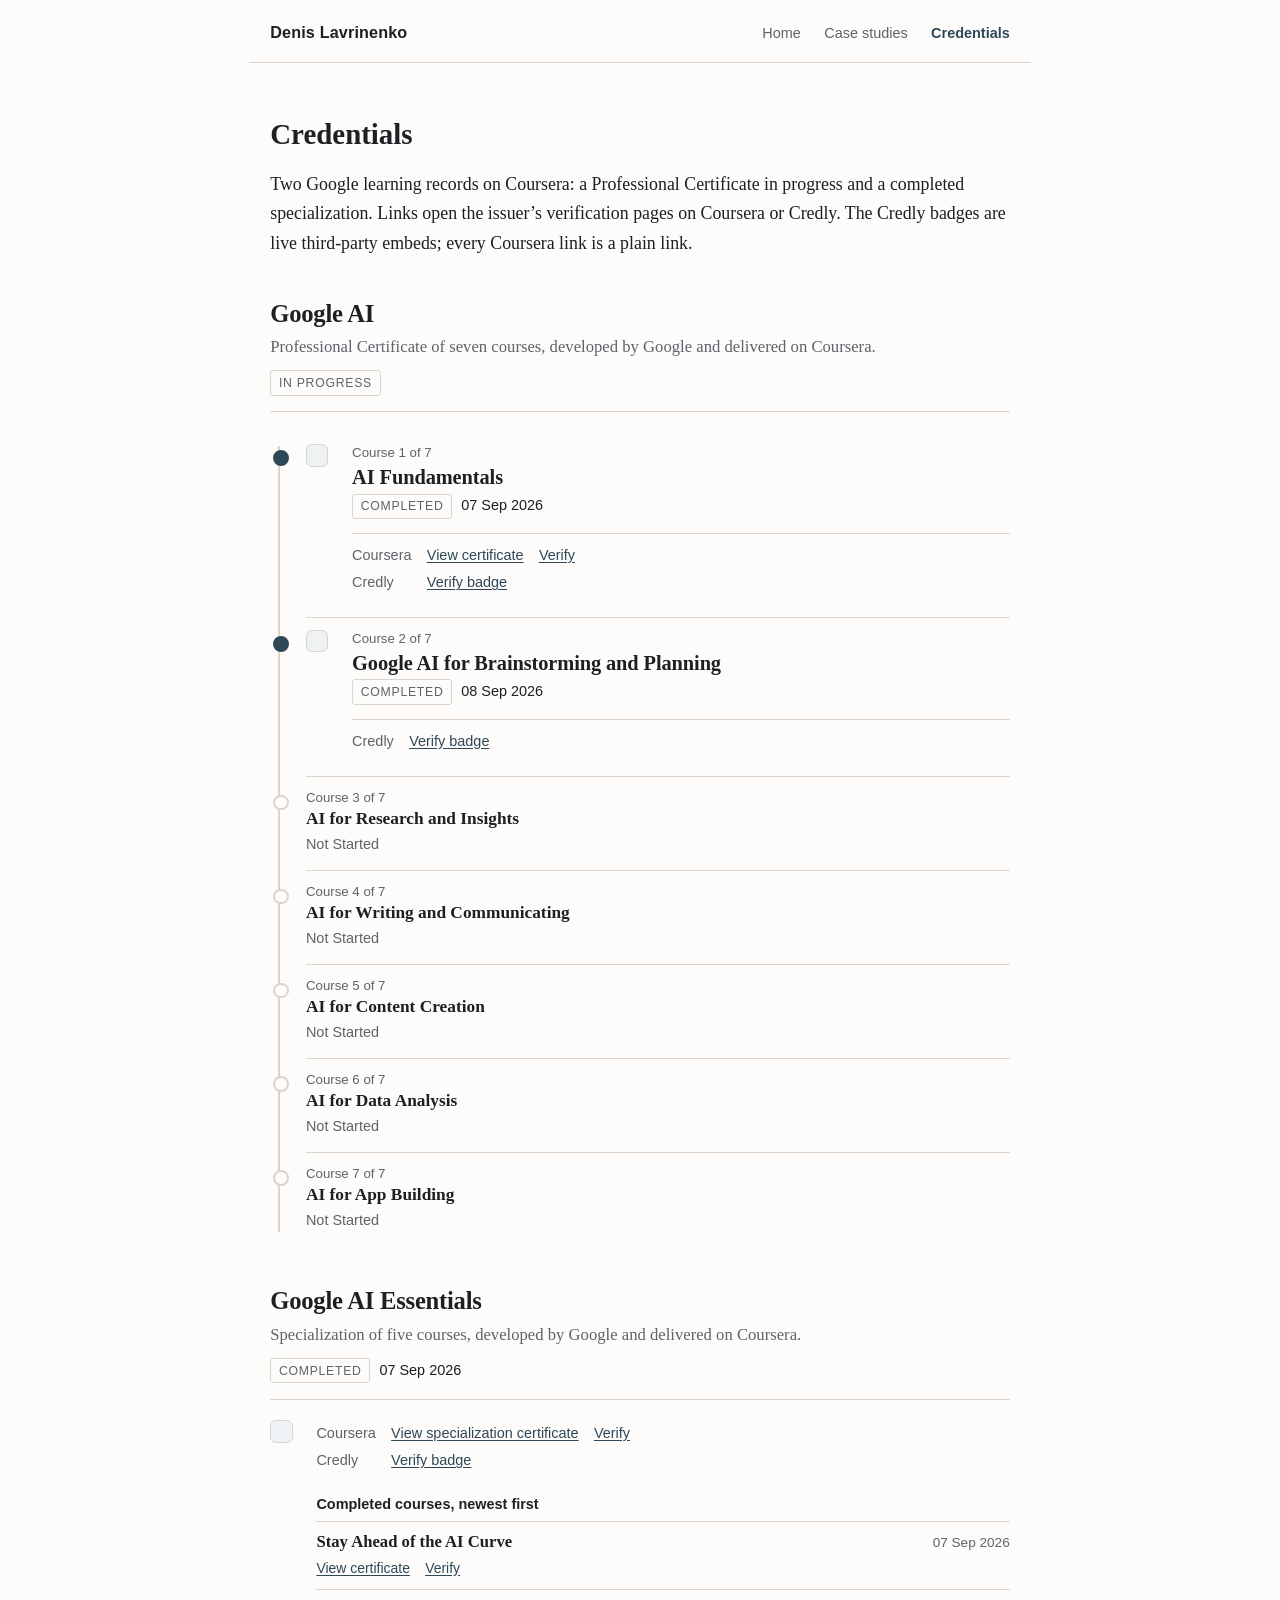
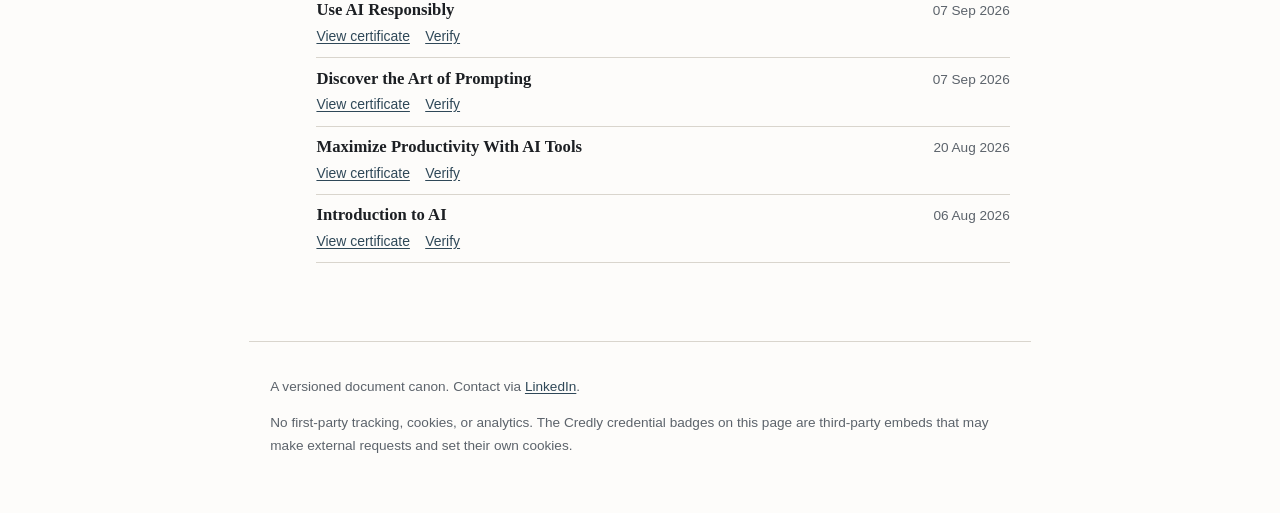
==== credentials/index.html @ 98d28e46 "Record Google AI Course 2 of 7 as completed with its Credly badge Course 2 (Google AI for Brainstorm" ====
<!doctype html>
<html lang="en">
<head>
<meta charset="utf-8" />
<meta name="viewport" content="width=device-width, initial-scale=1" />
<title>Credentials — Denis Lavrinenko</title>
<meta name="description" content="Verified credentials of Denis Lavrinenko: the Google AI Professional Certificate on Coursera (in progress; two of seven courses completed) and the completed five-course Google AI Essentials specialization, with Coursera certificates and Credly badges." />
<meta name="author" content="Denis Lavrinenko" />
<meta name="robots" content="index, follow" />
<link rel="canonical" href="https://sandiegorussian.github.io/public-canon/credentials/" />
<meta property="og:type" content="website" />
<meta property="og:site_name" content="Denis Lavrinenko — Public Canon" />
<meta property="og:title" content="Credentials — Denis Lavrinenko" />
<meta property="og:description" content="Verified credentials of Denis Lavrinenko: the Google AI Professional Certificate on Coursera (in progress; two of seven courses completed) and the completed five-course Google AI Essentials specialization, with Coursera certificates and Credly badges." />
<meta property="og:url" content="https://sandiegorussian.github.io/public-canon/credentials/" />
<link rel="stylesheet" href="../assets/styles.css" />
</head>
<body>
<header class="site-header">
  <a class="site-name" href="../index.html">Denis Lavrinenko</a>
  <nav class="site-nav" aria-label="Primary">
    <a href="../index.html">Home</a>
    <a href="../index.html#canon">Case studies</a>
    <a href="index.html" aria-current="page">Credentials</a>
  </nav>
</header>
<main class="cred-page">
  <section class="identity">
    <h1>Credentials</h1>
    <p class="lede">Two Google learning records on Coursera: a Professional Certificate in progress and a completed specialization. Links open the issuer’s verification pages on Coursera or Credly. The Credly badges are live third-party embeds; every Coursera link is a plain link.</p>
  </section>

  <section class="cred-program" aria-labelledby="google-ai-h">
    <header class="cred-record-head">
      <h2 id="google-ai-h">Google AI</h2>
      <p class="cred-record-kind">Professional Certificate of seven courses, developed by Google and delivered on Coursera.</p>
      <p class="cred-record-state"><span class="status-tag">In progress</span></p>
    </header>

    <ol class="cred-curriculum">
      <li class="cred-station is-complete">
        <div class="cred-station-main">
          <p class="cred-course-pos">Course 1 of 7</p>
          <h3 class="cred-course-title" id="fundamentals-h">AI Fundamentals</h3>
          <p class="cred-course-state"><span class="status-tag">Completed</span> <time datetime="2026-09-07">07 Sep 2026</time></p>
          <dl class="cred-prov">
            <dt>Coursera</dt>
            <dd><a href="https://coursera.org/share/64635d492699b13879b14310a65586bc" target="_blank" rel="noopener">View certificate</a> <a href="https://coursera.org/verify/1UZZR0TTIKIN" target="_blank" rel="noopener">Verify</a></dd>
            <dt>Credly</dt>
            <dd><a href="https://www.credly.com/go/BvsZsJi8" target="_blank" rel="noopener">Verify badge</a></dd>
          </dl>
        </div>
        <div class="cred-evidence">
          <div data-iframe-width="150" data-iframe-height="270" data-share-badge-id="998bb010-ea0f-4a34-8a7f-6d8a2817ee26" data-share-badge-host="https://www.credly.com"></div>
          <noscript><p class="cred-noscript">The live badge needs JavaScript; the verification links work without it.</p></noscript>
        </div>
      </li>
      <li class="cred-station is-complete">
        <div class="cred-station-main">
          <p class="cred-course-pos">Course 2 of 7</p>
          <h3 class="cred-course-title">Google AI for Brainstorming and Planning</h3>
          <p class="cred-course-state"><span class="status-tag">Completed</span> <time datetime="2026-09-08">08 Sep 2026</time></p>
          <dl class="cred-prov">
            <dt>Credly</dt>
            <dd><a href="https://www.credly.com/go/aIxm4Qs4" target="_blank" rel="noopener">Verify badge</a></dd>
          </dl>
        </div>
        <div class="cred-evidence">
          <div data-iframe-width="150" data-iframe-height="270" data-share-badge-id="845eaee2-73f8-42b7-97d7-309818e1856f" data-share-badge-host="https://www.credly.com"></div>
          <noscript><p class="cred-noscript">The live badge needs JavaScript; the verification link works without it.</p></noscript>
        </div>
      </li>
      <li class="cred-station">
        <div class="cred-station-main">
          <p class="cred-course-pos">Course 3 of 7</p>
          <h3 class="cred-course-title">AI for Research and Insights</h3>
          <p class="cred-course-state">Not Started</p>
        </div>
      </li>
      <li class="cred-station">
        <div class="cred-station-main">
          <p class="cred-course-pos">Course 4 of 7</p>
          <h3 class="cred-course-title">AI for Writing and Communicating</h3>
          <p class="cred-course-state">Not Started</p>
        </div>
      </li>
      <li class="cred-station">
        <div class="cred-station-main">
          <p class="cred-course-pos">Course 5 of 7</p>
          <h3 class="cred-course-title">AI for Content Creation</h3>
          <p class="cred-course-state">Not Started</p>
        </div>
      </li>
      <li class="cred-station">
        <div class="cred-station-main">
          <p class="cred-course-pos">Course 6 of 7</p>
          <h3 class="cred-course-title">AI for Data Analysis</h3>
          <p class="cred-course-state">Not Started</p>
        </div>
      </li>
      <li class="cred-station">
        <div class="cred-station-main">
          <p class="cred-course-pos">Course 7 of 7</p>
          <h3 class="cred-course-title">AI for App Building</h3>
          <p class="cred-course-state">Not Started</p>
        </div>
      </li>
    </ol>
  </section>

  <section class="cred-spec" aria-labelledby="essentials-h">
    <header class="cred-record-head">
      <h2 id="essentials-h">Google AI Essentials</h2>
      <p class="cred-record-kind">Specialization of five courses, developed by Google and delivered on Coursera.</p>
      <p class="cred-record-state"><span class="status-tag">Completed</span> <time datetime="2026-09-07">07 Sep 2026</time></p>
    </header>

    <div class="cred-record">
      <div class="cred-evidence">
        <div data-iframe-width="150" data-iframe-height="270" data-share-badge-id="b9423724-91fc-4b4f-ba8f-a429c0722ae7" data-share-badge-host="https://www.credly.com"></div><script type="text/javascript" async src="//cdn.credly.com/assets/utilities/embed.js"></script>
        <noscript><p class="cred-noscript">The live badge needs JavaScript; the verification links work without it.</p></noscript>
      </div>
      <div class="cred-body">
        <dl class="cred-prov cred-prov-top">
          <dt>Coursera</dt>
          <dd><a href="https://coursera.org/share/19ac546e4a37b308092253890fdd56e0" target="_blank" rel="noopener">View specialization certificate</a> <a href="https://coursera.org/verify/specialization/AJ8VFHW3DFUC" target="_blank" rel="noopener">Verify</a></dd>
          <dt>Credly</dt>
          <dd><a href="https://www.credly.com/go/rqqdHs0s" target="_blank" rel="noopener">Verify badge</a></dd>
        </dl>
        <h3 class="cred-ledger-heading">Completed courses, newest first</h3>
        <ul class="cred-ledger">
          <li>
            <p class="cred-course">Stay Ahead of the AI Curve</p>
            <p class="cred-course-date"><time datetime="2026-09-07">07 Sep 2026</time></p>
            <p class="cred-course-prov"><a href="https://coursera.org/share/92cff00a2dc70624c98c1f9a107750a8" target="_blank" rel="noopener">View certificate</a> <a href="https://coursera.org/verify/CBBKUHPWM2ZO" target="_blank" rel="noopener">Verify</a></p>
          </li>
          <li>
            <p class="cred-course">Use AI Responsibly</p>
            <p class="cred-course-date"><time datetime="2026-09-07">07 Sep 2026</time></p>
            <p class="cred-course-prov"><a href="https://coursera.org/share/d693bfab2a2a6c9403fcdd56c0db10a9" target="_blank" rel="noopener">View certificate</a> <a href="https://coursera.org/verify/267QMJEKC5I3" target="_blank" rel="noopener">Verify</a></p>
          </li>
          <li>
            <p class="cred-course">Discover the Art of Prompting</p>
            <p class="cred-course-date"><time datetime="2026-09-07">07 Sep 2026</time></p>
            <p class="cred-course-prov"><a href="https://coursera.org/share/87c1e7b7c40f55e618b316984935978a" target="_blank" rel="noopener">View certificate</a> <a href="https://coursera.org/verify/QBGXGYDEUZOA" target="_blank" rel="noopener">Verify</a></p>
          </li>
          <li>
            <p class="cred-course">Maximize Productivity With AI Tools</p>
            <p class="cred-course-date"><time datetime="2026-08-20">20 Aug 2026</time></p>
            <p class="cred-course-prov"><a href="https://coursera.org/share/b8801066bc0e42fa3d8b7239f58625a5" target="_blank" rel="noopener">View certificate</a> <a href="https://coursera.org/verify/VPY8KZZATFL8" target="_blank" rel="noopener">Verify</a></p>
          </li>
          <li>
            <p class="cred-course">Introduction to AI</p>
            <p class="cred-course-date"><time datetime="2026-08-06">06 Aug 2026</time></p>
            <p class="cred-course-prov"><a href="https://coursera.org/share/db917ba5dddaeb8c3c49fdeda08a6853" target="_blank" rel="noopener">View certificate</a> <a href="https://coursera.org/verify/QUC2CAT77QPJ" target="_blank" rel="noopener">Verify</a></p>
          </li>
        </ul>
      </div>
    </div>
  </section>
</main>
<footer class="site-footer">
  <p>A versioned document canon. Contact via <a href="https://www.linkedin.com/in/sandiegorussian/" target="_blank" rel="noopener">LinkedIn</a>.</p>
  <p class="noprint">No first-party tracking, cookies, or analytics. The Credly credential badges on this page are third-party embeds that may make external requests and set their own cookies.</p>
</footer>
</body>
</html>
---- assets/styles.css ----
/* Canon prototype stylesheet — calm, documentary, evidence-first.
   No external requests: system fonts only. No JS required anywhere. */

:root {
  --bg: #fdfcfa;
  --ink: #1c1f23;
  --muted: #5c636b;
  --accent: #2f4858;
  --accent-soft: #eef2f4;
  --rule: #d9d5cd;
  --banner-bg: #f6efdf;
  --banner-ink: #6b5518;
  --maxw: 46rem;
}

@media (prefers-color-scheme: dark) {
  :root {
    --bg: #15171a;
    --ink: #e7e4de;
    --muted: #9aa1a9;
    --accent: #a3bccb;
    --accent-soft: #1f272c;
    --rule: #33383d;
    --banner-bg: #2a2417;
    --banner-ink: #d8bf7f;
  }
}

* { box-sizing: border-box; }

html { font-size: 17px; }

body {
  margin: 0;
  background: var(--bg);
  color: var(--ink);
  font-family: Charter, Georgia, Cambria, "Times New Roman", serif;
  line-height: 1.65;
  -webkit-font-smoothing: antialiased;
}

/* ---------- draft banner ---------- */
.draft-banner {
  background: var(--banner-bg);
  color: var(--banner-ink);
  text-align: center;
  font-family: -apple-system, "Helvetica Neue", Arial, sans-serif;
  font-size: 0.8rem;
  letter-spacing: 0.08em;
  text-transform: uppercase;
  padding: 0.45rem 1rem;
  border-bottom: 1px solid var(--rule);
}

/* ---------- header / nav ---------- */
.site-header {
  max-width: var(--maxw);
  margin: 0 auto;
  padding: 1.1rem 1.25rem 0.9rem;
  display: flex;
  justify-content: space-between;
  align-items: baseline;
  gap: 1rem;
  border-bottom: 1px solid var(--rule);
  font-family: -apple-system, "Helvetica Neue", Arial, sans-serif;
}
.site-name {
  font-size: 0.95rem;
  font-weight: 600;
  letter-spacing: 0.01em;
  color: var(--ink);
  text-decoration: none;
}
.site-nav a {
  color: var(--muted);
  text-decoration: none;
  font-size: 0.85rem;
  margin-left: 1.1rem;
}
.site-nav a:hover, .site-nav a:focus { color: var(--accent); text-decoration: underline; }
.site-nav a[aria-current="page"] { color: var(--accent); font-weight: 600; }

a { color: var(--accent); text-underline-offset: 2px; }
a:focus-visible { outline: 2px solid var(--accent); outline-offset: 2px; }

/* ---------- article ---------- */
main {
  max-width: var(--maxw);
  margin: 0 auto;
  padding: 1.5rem 1.25rem 4rem;
}

article h1 {
  font-size: 1.9rem;
  line-height: 1.2;
  margin: 1.2rem 0 0.4rem;
  letter-spacing: -0.01em;
}

p.subtitle {
  font-size: 1.08rem;
  font-style: italic;
  color: var(--muted);
  margin: 0.2rem 0 0.1rem;
}

p.docmeta {
  font-family: -apple-system, "Helvetica Neue", Arial, sans-serif;
  font-style: normal;
  font-size: 0.8rem;
  letter-spacing: 0.05em;
  text-transform: uppercase;
  color: var(--muted);
  margin: 0.5rem 0 0;
  padding-bottom: 1.1rem;
  border-bottom: 1px solid var(--rule);
}

article h2 {
  font-size: 1.22rem;
  line-height: 1.3;
  margin: 2.2rem 0 0.6rem;
  letter-spacing: -0.005em;
}

article p { margin: 0 0 1rem; }

article blockquote {
  margin: 1.4rem 0;
  padding: 0.8rem 1.1rem;
  border-left: 3px solid var(--accent);
  background: var(--accent-soft);
  border-radius: 0 4px 4px 0;
}
article blockquote p { margin: 0 0 0.5rem; }
article blockquote p:last-child { margin-bottom: 0; }

/* ---------- figure ---------- */
figure.arch {
  margin: 2rem 0;
  padding: 1rem 0 0;
  border-top: 1px solid var(--rule);
  border-bottom: 1px solid var(--rule);
}
/* The diagram is embedded via <img>; size the img (not an inline <svg>).
   The SVG is a tall, narrow vertical layout so labels stay legible on a phone:
   at a capped width its 15-unit text renders well above the 4.5-5px failure. */
figure.arch img {
  display: block;
  width: 100%;
  max-width: 360px;
  height: auto;
  margin: 0 auto;
}
figure.arch figcaption {
  font-family: -apple-system, "Helvetica Neue", Arial, sans-serif;
  font-size: 0.83rem;
  color: var(--muted);
  padding: 0.7rem 0 1rem;
  line-height: 1.5;
}

/* ---------- lead artwork (article hero) ---------- */
figure.lead-art { margin: 1.5rem 0 2.2rem; }
figure.lead-art img {
  display: block;
  width: 100%;
  height: auto;
  border: 1px solid var(--rule);
  border-radius: 6px;
}

/* ---------- homepage card thumbnail ---------- */
.canon-list .card-thumb { display: block; margin: 0 0 0.8rem; }
.canon-list .card-thumb img {
  display: block;
  width: 100%;
  height: auto;
  border: 1px solid var(--rule);
  border-radius: 6px;
}

/* ---------- credential badge (live Credly embed) ---------- */
.canon-list .card-badge { margin: 0 0 0.8rem; }
.canon-list .card-badge iframe { display: block; max-width: 100%; }

/* ---------- Credentials page: two record grammars ----------
   Scoped to .cred-* so the homepage and case study are untouched.
   A program record (in progress) carries an ordered curriculum on a spine of stations;
   a completed record carries evidence beside a completion ledger. Semantics live in
   headings, <ol>/<ul>/<dl> and real text ("Course 1 of 7"); spine, stations and plinth are decorative. */
.cred-page { --spine-x: 0.45rem; --spine-gutter: 2.1rem; }

/* record header (shared by both record types) */
.cred-record-head { margin: 2.4rem 0 1.2rem; padding-bottom: 0.9rem; border-bottom: 1px solid var(--rule); }
.cred-record-head h2 { font-size: 1.45rem; line-height: 1.2; margin: 0; letter-spacing: -0.01em; }
.cred-record-kind { font-size: 0.98rem; color: var(--muted); margin: 0.3rem 0 0; }
.cred-record-state {
  font-family: -apple-system, "Helvetica Neue", Arial, sans-serif;
  font-size: 0.85rem; color: var(--ink); margin: 0.55rem 0 0;
}
.cred-record-state time { margin-left: 0.3rem; }

/* program record: curriculum spine */
.cred-curriculum { list-style: none; margin: 0; padding: 0 0 0 var(--spine-gutter); position: relative; }
.cred-curriculum::before {            /* the spine */
  content: ""; position: absolute; left: var(--spine-x); top: 0.8rem; bottom: 0.8rem;
  border-left: 2px solid var(--rule);
}
.cred-station {
  position: relative;
  display: grid;
  grid-template-columns: minmax(0, 1fr) max-content;
  column-gap: 1.4rem;
  align-items: start;
  padding: 0.7rem 0 0.75rem;
  border-bottom: 1px solid var(--rule);
}
.cred-station:last-child { border-bottom: 0; }
.cred-station::before {               /* hollow station: not yet complete */
  content: ""; position: absolute; left: calc(-1 * var(--spine-gutter) + var(--spine-x) - 0.35rem + 1px);
  top: 1.05rem; width: 0.7rem; height: 0.7rem; border-radius: 50%;
  background: var(--bg); border: 2px solid var(--rule);
}
.cred-station.is-complete::before { background: var(--accent); border-color: var(--accent); }
.cred-station.is-complete {           /* completed station carries its evidence: plinth left, record right */
  grid-template-columns: max-content minmax(0, 1fr);
  grid-template-areas: "evidence main";
  padding-bottom: 1.3rem;
}
.cred-station.is-complete .cred-station-main { grid-area: main; }
.cred-station.is-complete .cred-evidence { grid-area: evidence; }
.cred-station-main { min-width: 0; }
.cred-course-pos {
  font-family: -apple-system, "Helvetica Neue", Arial, sans-serif;
  font-size: 0.78rem; color: var(--muted); margin: 0; line-height: 1.4;
}
.cred-course-title { font-size: 1.02rem; font-weight: 600; line-height: 1.3; margin: 0.05rem 0 0.15rem; }
.cred-station.is-complete .cred-course-title { font-size: 1.2rem; letter-spacing: -0.005em; }
.cred-course-state {
  font-family: -apple-system, "Helvetica Neue", Arial, sans-serif;
  font-size: 0.85rem; color: var(--muted); margin: 0;
}
.cred-station.is-complete .cred-course-state { color: var(--ink); margin: 0.2rem 0 0.8rem; }
.cred-course-state time { margin-left: 0.3rem; }

/* evidence plinth: the live badge is an artifact, never the layout driver */
.cred-evidence {
  background: var(--accent-soft);
  border: 1px solid var(--rule);
  border-radius: 6px;
  padding: 0.6rem;
}
.cred-evidence iframe { display: block; margin: 0 auto; }   /* never shrink: Credly content is a fixed 150×270 */
.cred-noscript {
  font-family: -apple-system, "Helvetica Neue", Arial, sans-serif;
  font-size: 0.78rem; color: var(--muted); margin: 0.4rem 0 0; line-height: 1.4; max-width: 150px;
}

/* provenance: issuer as term, links as definition */
.cred-prov {
  display: grid;
  grid-template-columns: max-content minmax(0, 1fr);
  column-gap: 0.9rem; row-gap: 0.2rem;
  margin: 0; padding: 0.6rem 0 0;
  border-top: 1px solid var(--rule);
  font-family: -apple-system, "Helvetica Neue", Arial, sans-serif;
  font-size: 0.85rem;
}
.cred-prov.cred-prov-top { border-top: 0; padding-top: 0.1rem; }
.cred-prov dt { color: var(--muted); margin: 0; }
.cred-prov dd { margin: 0; }
.cred-prov dd, .cred-course-prov { display: flex; flex-wrap: wrap; column-gap: 0.9rem; row-gap: 0.15rem; }

/* completed record: evidence beside the ledger */
.cred-record {
  display: grid;
  grid-template-columns: max-content minmax(0, 1fr);
  column-gap: 1.4rem;
  align-items: start;
  padding-bottom: 0.6rem;
}
.cred-body { min-width: 0; }
.cred-ledger-heading {
  font-family: -apple-system, "Helvetica Neue", Arial, sans-serif;
  font-size: 0.85rem; font-weight: 600; color: var(--ink);
  margin: 1.2rem 0 0.2rem;
}
.cred-ledger { list-style: none; margin: 0; padding: 0; border-top: 1px solid var(--rule); }
.cred-ledger li {
  display: grid;
  grid-template-columns: minmax(0, 1fr) auto;
  grid-template-areas: "title date" "prov prov";
  column-gap: 1rem;
  padding: 0.55rem 0;
  border-bottom: 1px solid var(--rule);
}
.cred-ledger .cred-course { grid-area: title; font-size: 0.98rem; font-weight: 600; margin: 0; line-height: 1.35; }
.cred-ledger .cred-course-date {
  grid-area: date; margin: 0; white-space: nowrap;
  font-family: -apple-system, "Helvetica Neue", Arial, sans-serif;
  font-size: 0.8rem; color: var(--muted); line-height: 1.7;
}
.cred-ledger .cred-course-prov {
  grid-area: prov; margin: 0.15rem 0 0;
  font-family: -apple-system, "Helvetica Neue", Arial, sans-serif;
  font-size: 0.82rem;
}

@media (max-width: 600px) {
  .cred-page { --spine-gutter: 1.5rem; --spine-x: 0.3rem; }
  .cred-station, .cred-record { grid-template-columns: 1fr; row-gap: 0.9rem; }
  .cred-station.is-complete { grid-template-columns: 1fr; grid-template-areas: "main" "evidence"; }
  .cred-evidence { width: max-content; max-width: 100%; }
  .cred-ledger li { grid-template-columns: 1fr; grid-template-areas: "title" "date" "prov"; }
  .cred-ledger .cred-course-date { white-space: normal; line-height: 1.5; }
}

@media print {
  .cred-evidence { display: none; }
  .cred-station, .cred-record { grid-template-columns: 1fr; }
  .cred-station.is-complete { grid-template-columns: 1fr; grid-template-areas: "main"; }
  .cred-prov dd, .cred-course-prov { display: block; }
  .cred-prov dd a, .cred-course-prov a { display: block; }
  .cred-station, .cred-ledger li, .cred-record-head { break-inside: avoid; }
  .cred-record-head { break-after: avoid; }
  .cred-curriculum::before, .cred-station::before { border-color: #000; }
  .cred-station::before { background: #fff; }
  .cred-station.is-complete::before { background: #000; }
  /* Print convention on this site hides link styling; on the Credentials page the target URL is the
     verification itself, so expose it after the link text (from the real href, not authored content). */
  .cred-prov a::after, .cred-course-prov a::after { content: " (" attr(href) ")"; font-size: 0.75em; color: #333; word-break: break-all; }
}

/* legacy Credentials-card rules kept for the shared card-badge print policy */
@media print {
  figure.lead-art { break-inside: avoid; }
  figure.lead-art img { max-width: 100%; max-height: 11cm; width: auto; margin: 0 auto; }
  .canon-list .card-thumb, .canon-list .card-badge { display: none; }
}

/* ---------- canon index ---------- */
.identity h1 { font-size: 1.7rem; margin: 1.6rem 0 0.6rem; line-height: 1.25; }
.identity p.lede { font-size: 1.05rem; color: var(--ink); }
.canon-list { list-style: none; padding: 0; margin: 1.4rem 0; }
.canon-list li {
  border: 1px solid var(--rule);
  border-radius: 6px;
  padding: 1rem 1.15rem;
  margin-bottom: 0.9rem;
}
.canon-list .item-title { font-size: 1.08rem; font-weight: 600; margin: 0 0 0.25rem; }
.canon-list .item-title a { text-decoration: none; color: var(--ink); }
.canon-list .item-title a:hover, .canon-list .item-title a:focus { color: var(--accent); text-decoration: underline; }
.canon-list .item-desc { margin: 0 0 0.35rem; font-size: 0.95rem; color: var(--muted); }
.status-tag {
  display: inline-block;
  font-family: -apple-system, "Helvetica Neue", Arial, sans-serif;
  font-size: 0.72rem;
  letter-spacing: 0.06em;
  text-transform: uppercase;
  color: var(--muted);
  border: 1px solid var(--rule);
  border-radius: 3px;
  padding: 0.1rem 0.45rem;
}
.status-tag.candidate { color: var(--banner-ink); border-color: var(--banner-ink); }
/* Planned/reserved cards are subordinate via muted title + status tag,
   NOT via opacity — opacity would drop text below the 4.5:1 contrast floor. */
li.planned .item-title { color: var(--muted); font-weight: 600; }

/* ---------- footer ---------- */
.site-footer {
  max-width: var(--maxw);
  margin: 0 auto;
  padding: 1.2rem 1.25rem 2.5rem;
  border-top: 1px solid var(--rule);
  font-family: -apple-system, "Helvetica Neue", Arial, sans-serif;
  font-size: 0.8rem;
  color: var(--muted);
}

/* ---------- small screens ---------- */
@media (max-width: 480px) {
  html { font-size: 16px; }
  article h1 { font-size: 1.55rem; }
  .site-header { flex-direction: column; gap: 0.25rem; }
  .site-nav a { margin-left: 0; margin-right: 1rem; }
}

/* ---------- print / PDF ---------- */
@media print {
  :root { --bg: #ffffff; --ink: #000000; --muted: #333333; --accent: #000000;
          --accent-soft: #f2f2f2; --rule: #999999; }
  .draft-banner { background: none; color: #000; border: 1px solid #000; }
  .site-header, .site-nav, .site-footer .noprint { display: none; }
  body { font-size: 11pt; line-height: 1.5; }
  main { max-width: none; padding: 0; }
  article h2 { break-after: avoid; }
  article blockquote, figure.arch { break-inside: avoid; }
  a { color: #000; text-decoration: none; }
  @page {
    margin: 22mm 18mm;
    @bottom-center { content: counter(page); }
  }
}
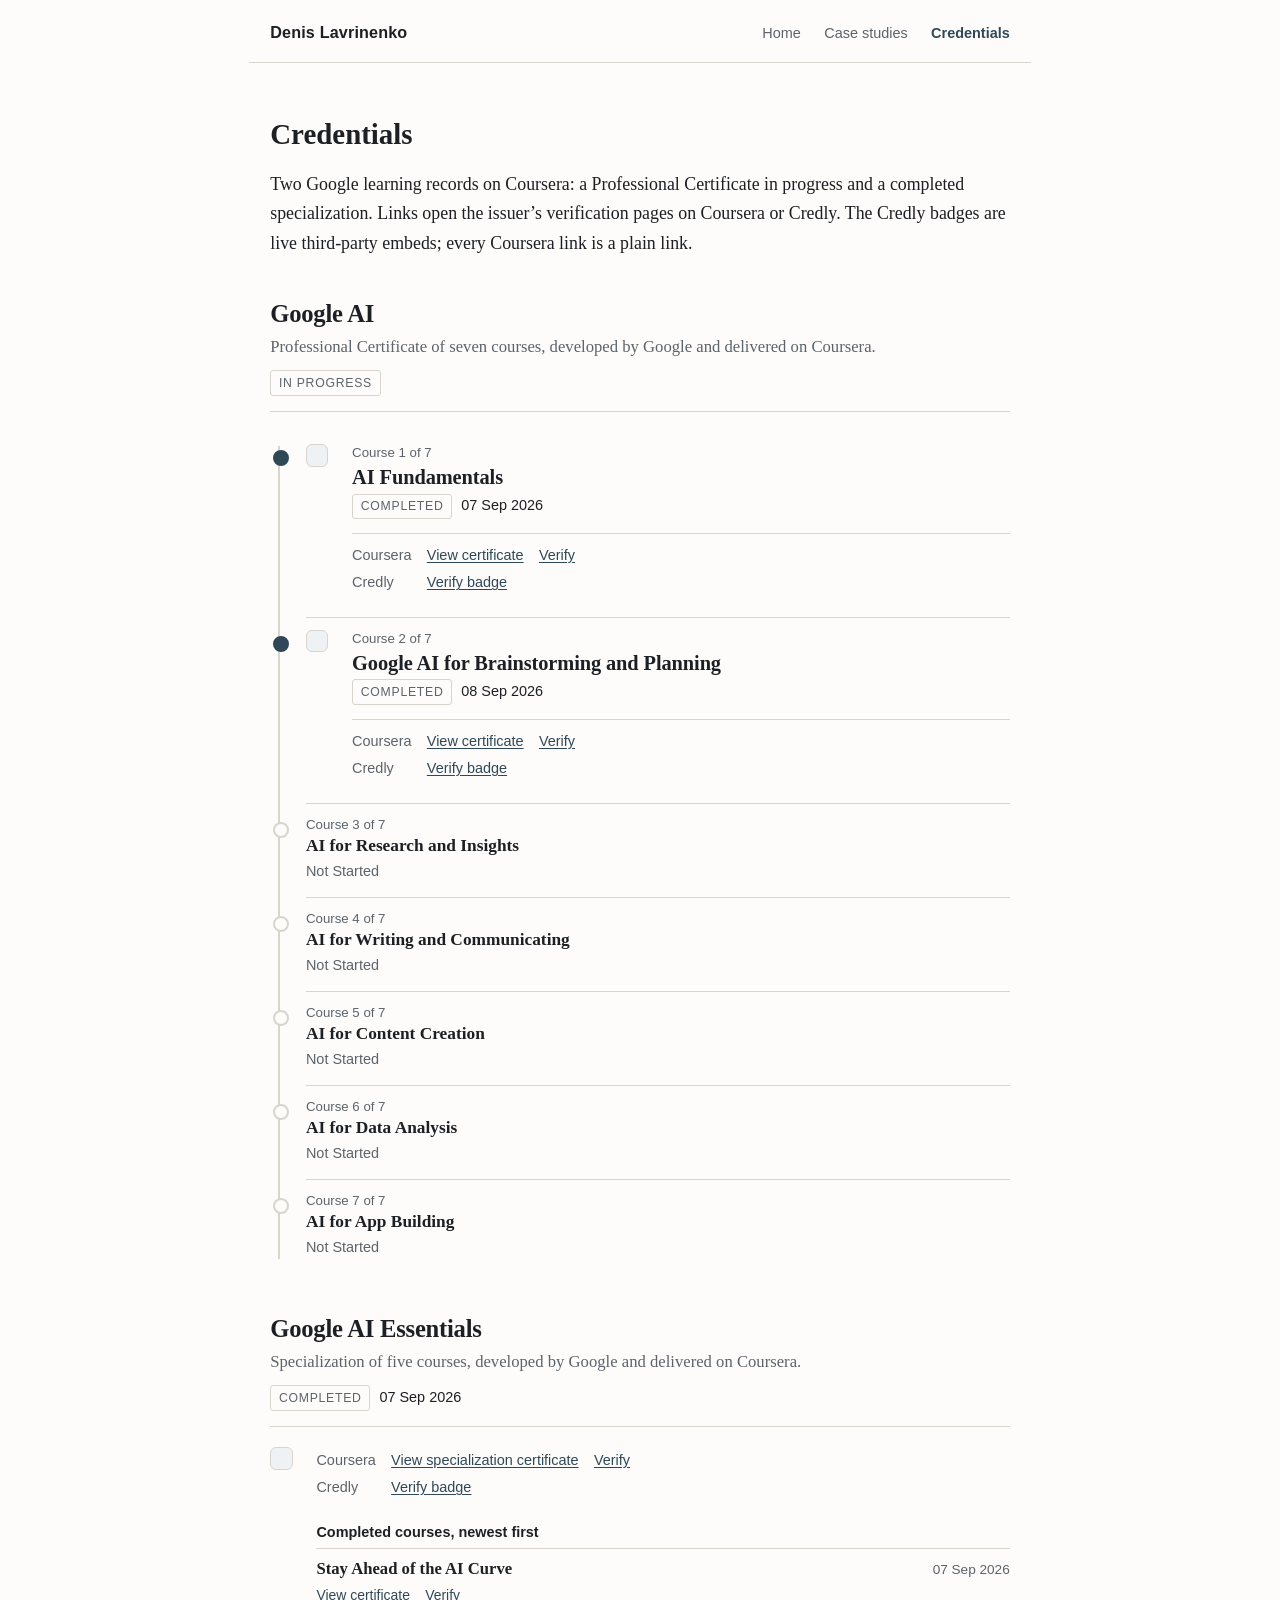
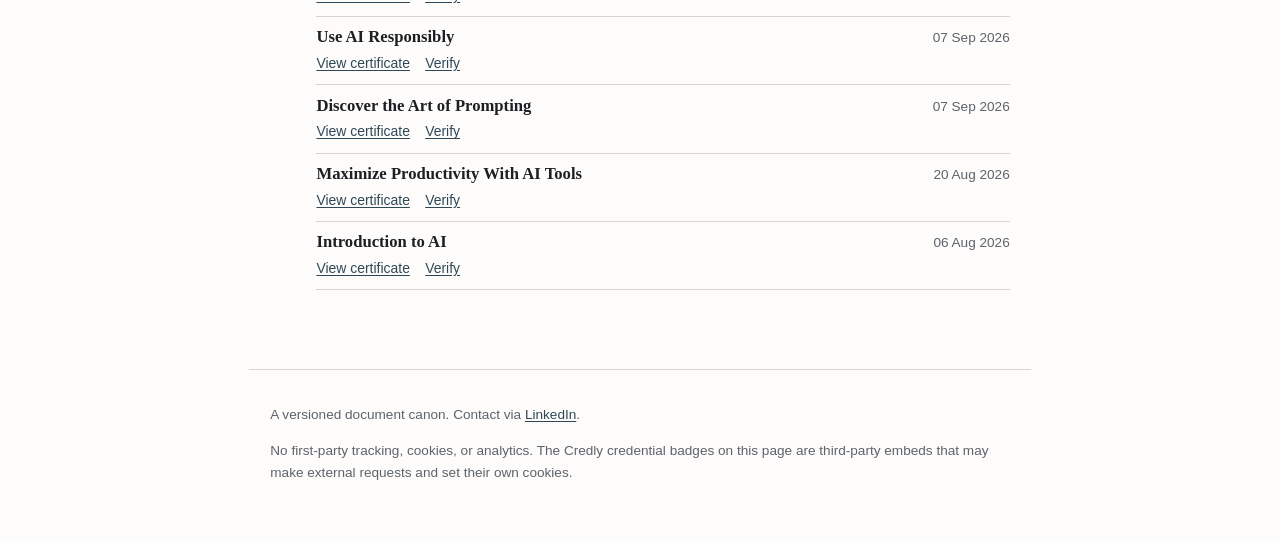
==== commit 007e4ac9: "Add Coursera certificate provenance to Google AI Course 2 of 7 Binds the operator-supplied Coursera " ====
--- a/credentials/index.html
+++ b/credentials/index.html
@@ -61,13 +61,15 @@
           <h3 class="cred-course-title">Google AI for Brainstorming and Planning</h3>
           <p class="cred-course-state"><span class="status-tag">Completed</span> <time datetime="2026-09-08">08 Sep 2026</time></p>
           <dl class="cred-prov">
+            <dt>Coursera</dt>
+            <dd><a href="https://coursera.org/share/f8494d786e3cd5aae399a8fae5a469b2" target="_blank" rel="noopener">View certificate</a> <a href="https://coursera.org/verify/2D94ZI2ATSTL" target="_blank" rel="noopener">Verify</a></dd>
             <dt>Credly</dt>
             <dd><a href="https://www.credly.com/go/aIxm4Qs4" target="_blank" rel="noopener">Verify badge</a></dd>
           </dl>
         </div>
         <div class="cred-evidence">
           <div data-iframe-width="150" data-iframe-height="270" data-share-badge-id="845eaee2-73f8-42b7-97d7-309818e1856f" data-share-badge-host="https://www.credly.com"></div>
-          <noscript><p class="cred-noscript">The live badge needs JavaScript; the verification link works without it.</p></noscript>
+          <noscript><p class="cred-noscript">The live badge needs JavaScript; the verification links work without it.</p></noscript>
         </div>
       </li>
       <li class="cred-station">
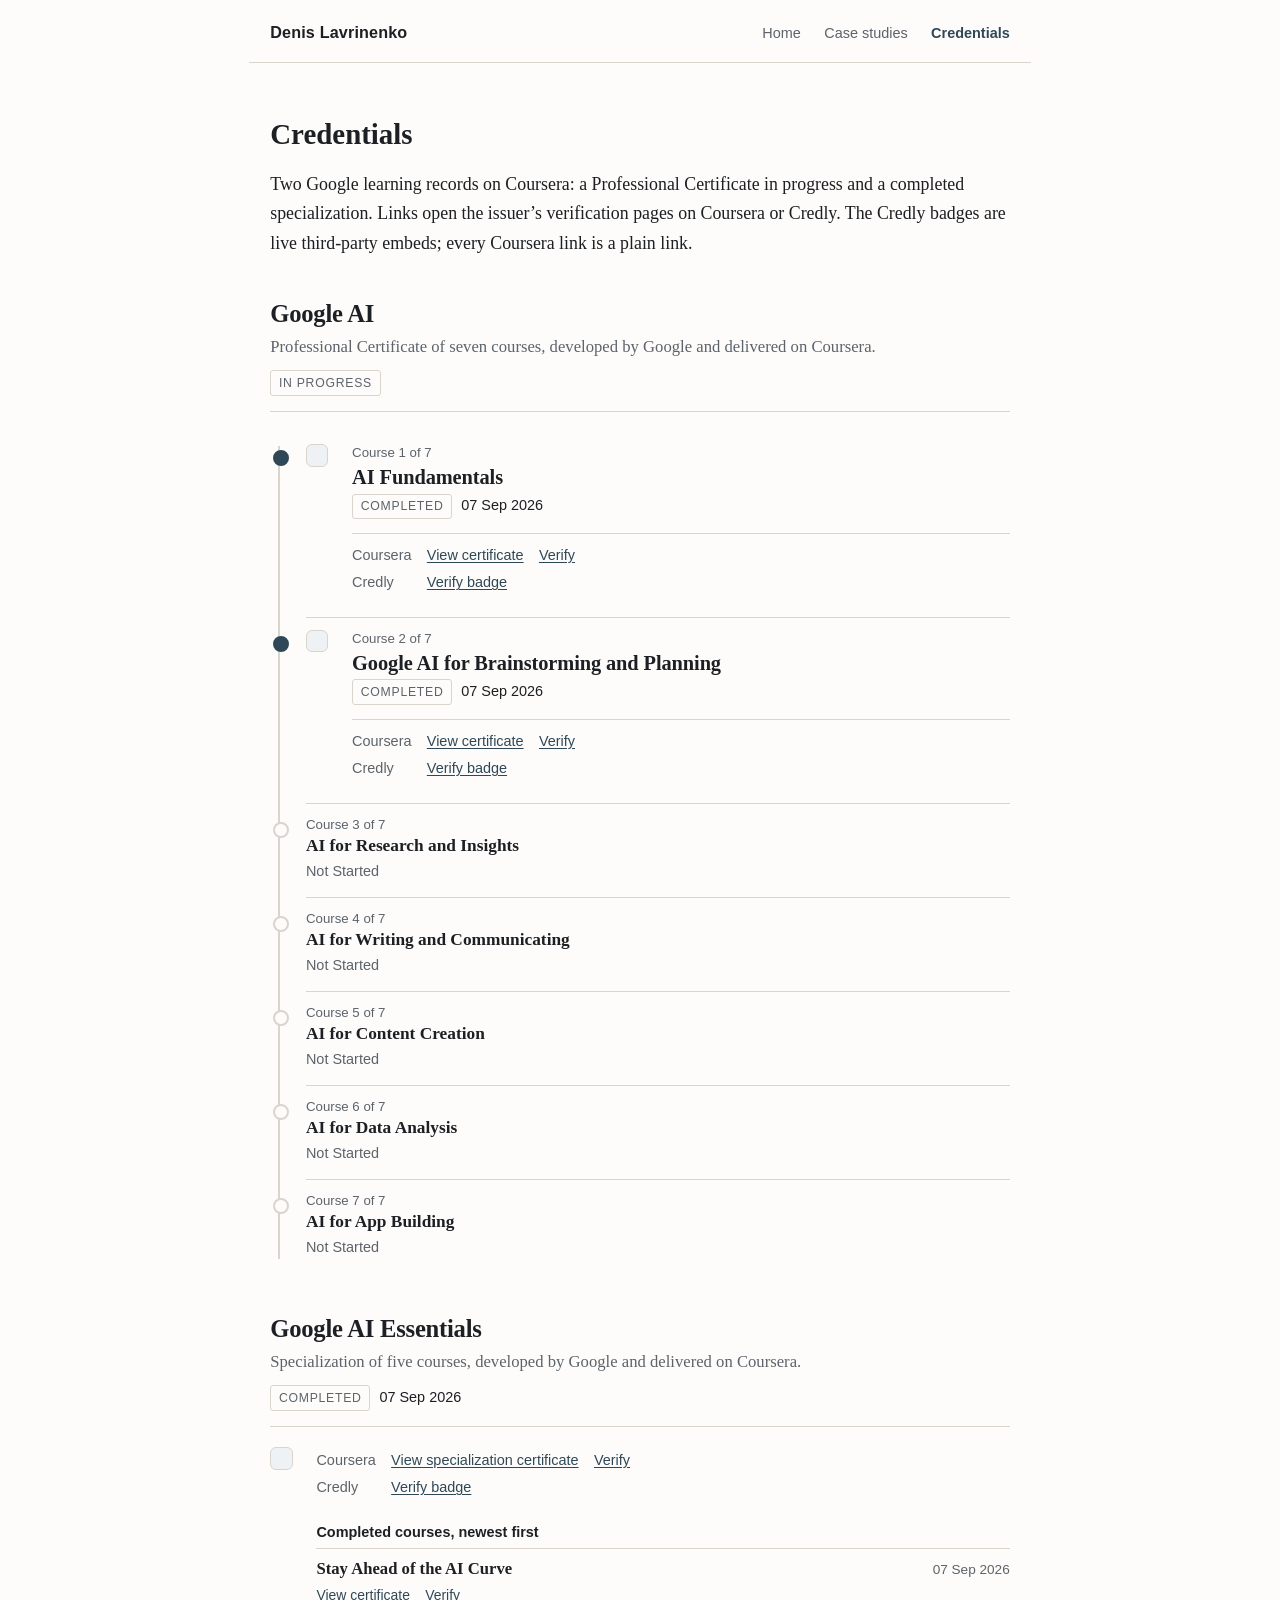
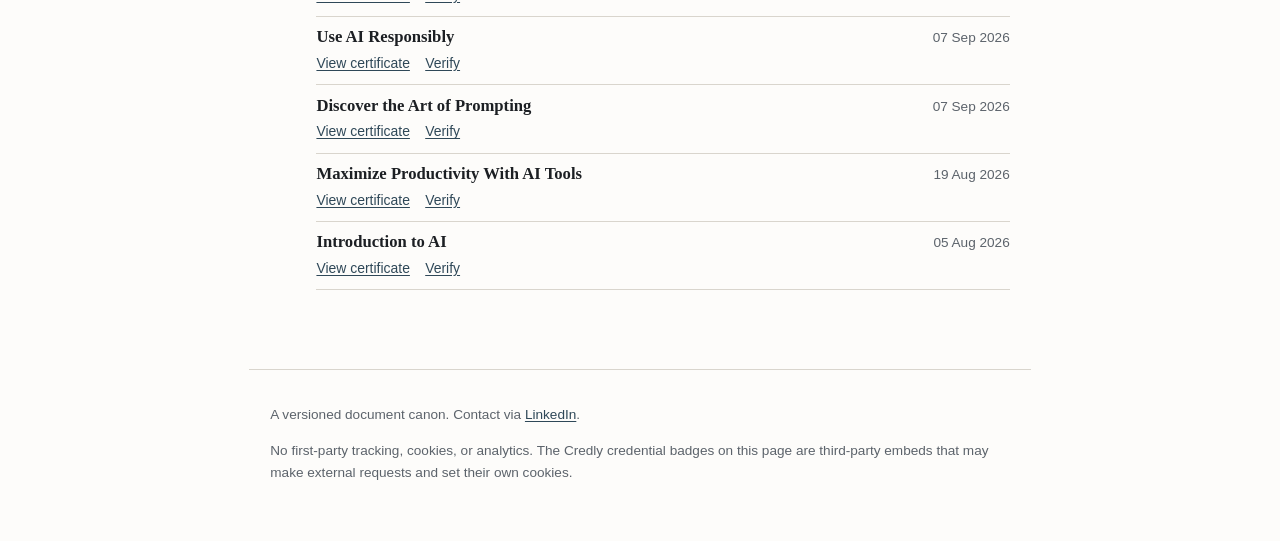
==== commit 6d0ce86f: "Reconcile credential dates to issuer-presented certificate dates Three completion dates had been der" ====
--- a/credentials/index.html
+++ b/credentials/index.html
@@ -59,7 +59,7 @@
         <div class="cred-station-main">
           <p class="cred-course-pos">Course 2 of 7</p>
           <h3 class="cred-course-title">Google AI for Brainstorming and Planning</h3>
-          <p class="cred-course-state"><span class="status-tag">Completed</span> <time datetime="2026-09-08">08 Sep 2026</time></p>
+          <p class="cred-course-state"><span class="status-tag">Completed</span> <time datetime="2026-09-07">07 Sep 2026</time></p>
           <dl class="cred-prov">
             <dt>Coursera</dt>
             <dd><a href="https://coursera.org/share/f8494d786e3cd5aae399a8fae5a469b2" target="_blank" rel="noopener">View certificate</a> <a href="https://coursera.org/verify/2D94ZI2ATSTL" target="_blank" rel="noopener">Verify</a></dd>
@@ -148,12 +148,12 @@
           </li>
           <li>
             <p class="cred-course">Maximize Productivity With AI Tools</p>
-            <p class="cred-course-date"><time datetime="2026-08-20">20 Aug 2026</time></p>
+            <p class="cred-course-date"><time datetime="2026-08-19">19 Aug 2026</time></p>
             <p class="cred-course-prov"><a href="https://coursera.org/share/b8801066bc0e42fa3d8b7239f58625a5" target="_blank" rel="noopener">View certificate</a> <a href="https://coursera.org/verify/VPY8KZZATFL8" target="_blank" rel="noopener">Verify</a></p>
           </li>
           <li>
             <p class="cred-course">Introduction to AI</p>
-            <p class="cred-course-date"><time datetime="2026-08-06">06 Aug 2026</time></p>
+            <p class="cred-course-date"><time datetime="2026-08-05">05 Aug 2026</time></p>
             <p class="cred-course-prov"><a href="https://coursera.org/share/db917ba5dddaeb8c3c49fdeda08a6853" target="_blank" rel="noopener">View certificate</a> <a href="https://coursera.org/verify/QUC2CAT77QPJ" target="_blank" rel="noopener">Verify</a></p>
           </li>
         </ul>
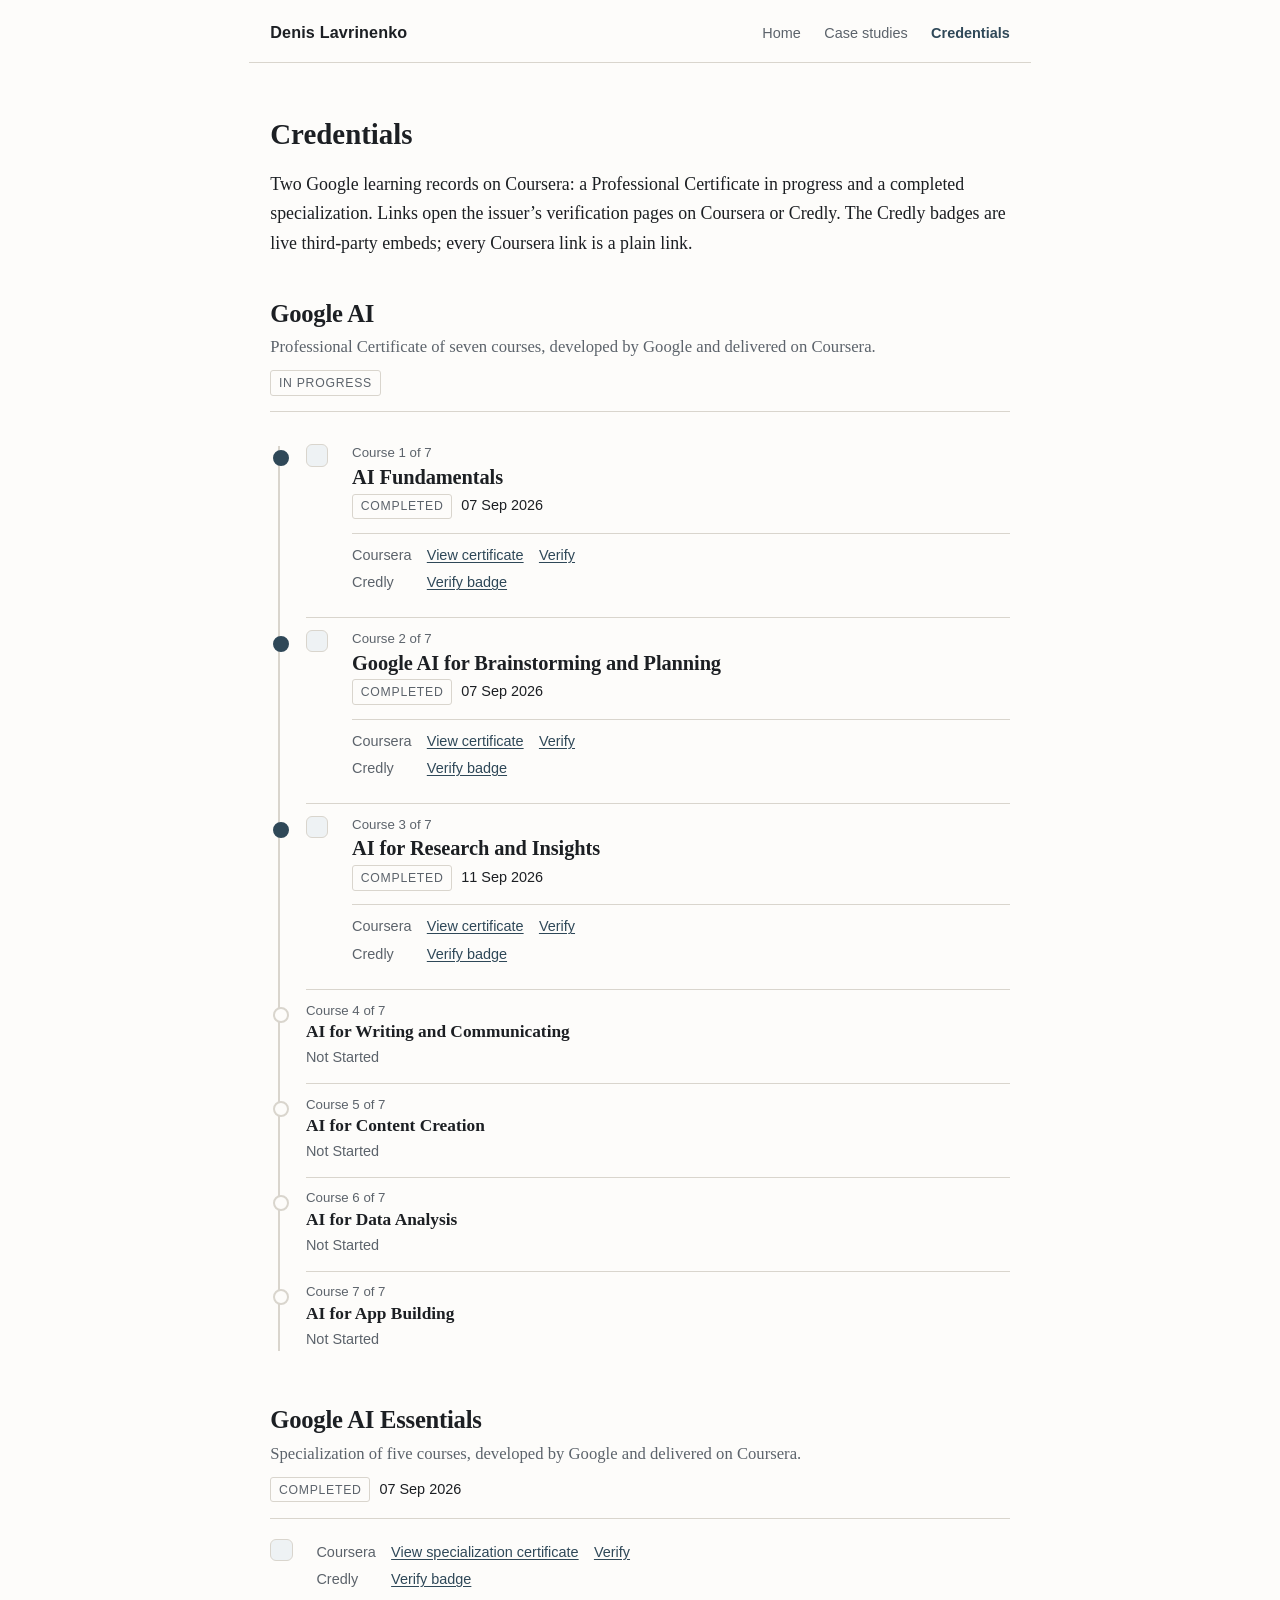
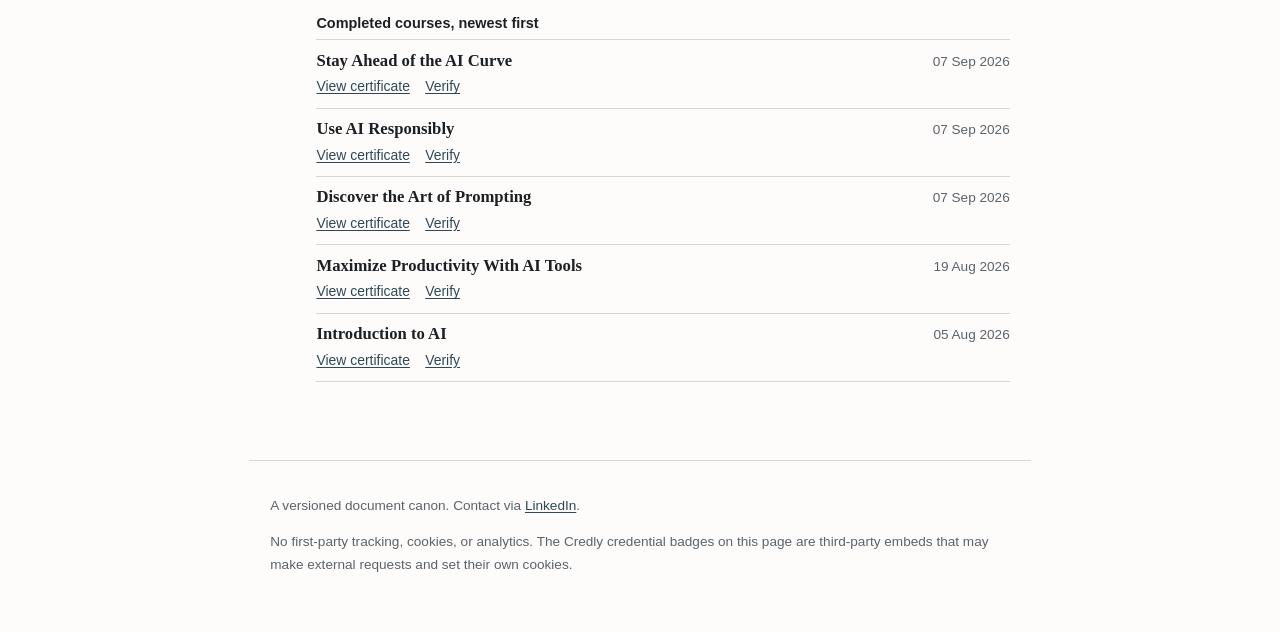
==== commit ac570967: "Record Google AI Course 3 of 7 as completed with its Credly badge AI for Research and Insights, comp" ====
--- a/credentials/index.html
+++ b/credentials/index.html
@@ -4,14 +4,14 @@
 <meta charset="utf-8" />
 <meta name="viewport" content="width=device-width, initial-scale=1" />
 <title>Credentials — Denis Lavrinenko</title>
-<meta name="description" content="Verified credentials of Denis Lavrinenko: the Google AI Professional Certificate on Coursera (in progress; two of seven courses completed) and the completed five-course Google AI Essentials specialization, with Coursera certificates and Credly badges." />
+<meta name="description" content="Verified credentials of Denis Lavrinenko: the Google AI Professional Certificate on Coursera (in progress; three of seven courses completed) and the completed five-course Google AI Essentials specialization, with Coursera certificates and Credly badges." />
 <meta name="author" content="Denis Lavrinenko" />
 <meta name="robots" content="index, follow" />
 <link rel="canonical" href="https://sandiegorussian.github.io/public-canon/credentials/" />
 <meta property="og:type" content="website" />
 <meta property="og:site_name" content="Denis Lavrinenko — Public Canon" />
 <meta property="og:title" content="Credentials — Denis Lavrinenko" />
-<meta property="og:description" content="Verified credentials of Denis Lavrinenko: the Google AI Professional Certificate on Coursera (in progress; two of seven courses completed) and the completed five-course Google AI Essentials specialization, with Coursera certificates and Credly badges." />
+<meta property="og:description" content="Verified credentials of Denis Lavrinenko: the Google AI Professional Certificate on Coursera (in progress; three of seven courses completed) and the completed five-course Google AI Essentials specialization, with Coursera certificates and Credly badges." />
 <meta property="og:url" content="https://sandiegorussian.github.io/public-canon/credentials/" />
 <link rel="stylesheet" href="../assets/styles.css" />
 </head>
@@ -72,11 +72,21 @@
           <noscript><p class="cred-noscript">The live badge needs JavaScript; the verification links work without it.</p></noscript>
         </div>
       </li>
-      <li class="cred-station">
+      <li class="cred-station is-complete">
         <div class="cred-station-main">
           <p class="cred-course-pos">Course 3 of 7</p>
           <h3 class="cred-course-title">AI for Research and Insights</h3>
-          <p class="cred-course-state">Not Started</p>
+          <p class="cred-course-state"><span class="status-tag">Completed</span> <time datetime="2026-09-11">11 Sep 2026</time></p>
+          <dl class="cred-prov">
+            <dt>Coursera</dt>
+            <dd><a href="https://coursera.org/share/f36fbcd39f88dc84ead91a12a4cec0df" target="_blank" rel="noopener">View certificate</a> <a href="https://coursera.org/verify/VE1VMON9X03T" target="_blank" rel="noopener">Verify</a></dd>
+            <dt>Credly</dt>
+            <dd><a href="https://www.credly.com/badges/27ee7c2a-bca8-4be6-abd3-33ca635ae113/public_url" target="_blank" rel="noopener">Verify badge</a></dd>
+          </dl>
+        </div>
+        <div class="cred-evidence">
+          <div data-iframe-width="150" data-iframe-height="270" data-share-badge-id="27ee7c2a-bca8-4be6-abd3-33ca635ae113" data-share-badge-host="https://www.credly.com"></div>
+          <noscript><p class="cred-noscript">The live badge needs JavaScript; the verification links work without it.</p></noscript>
         </div>
       </li>
       <li class="cred-station">
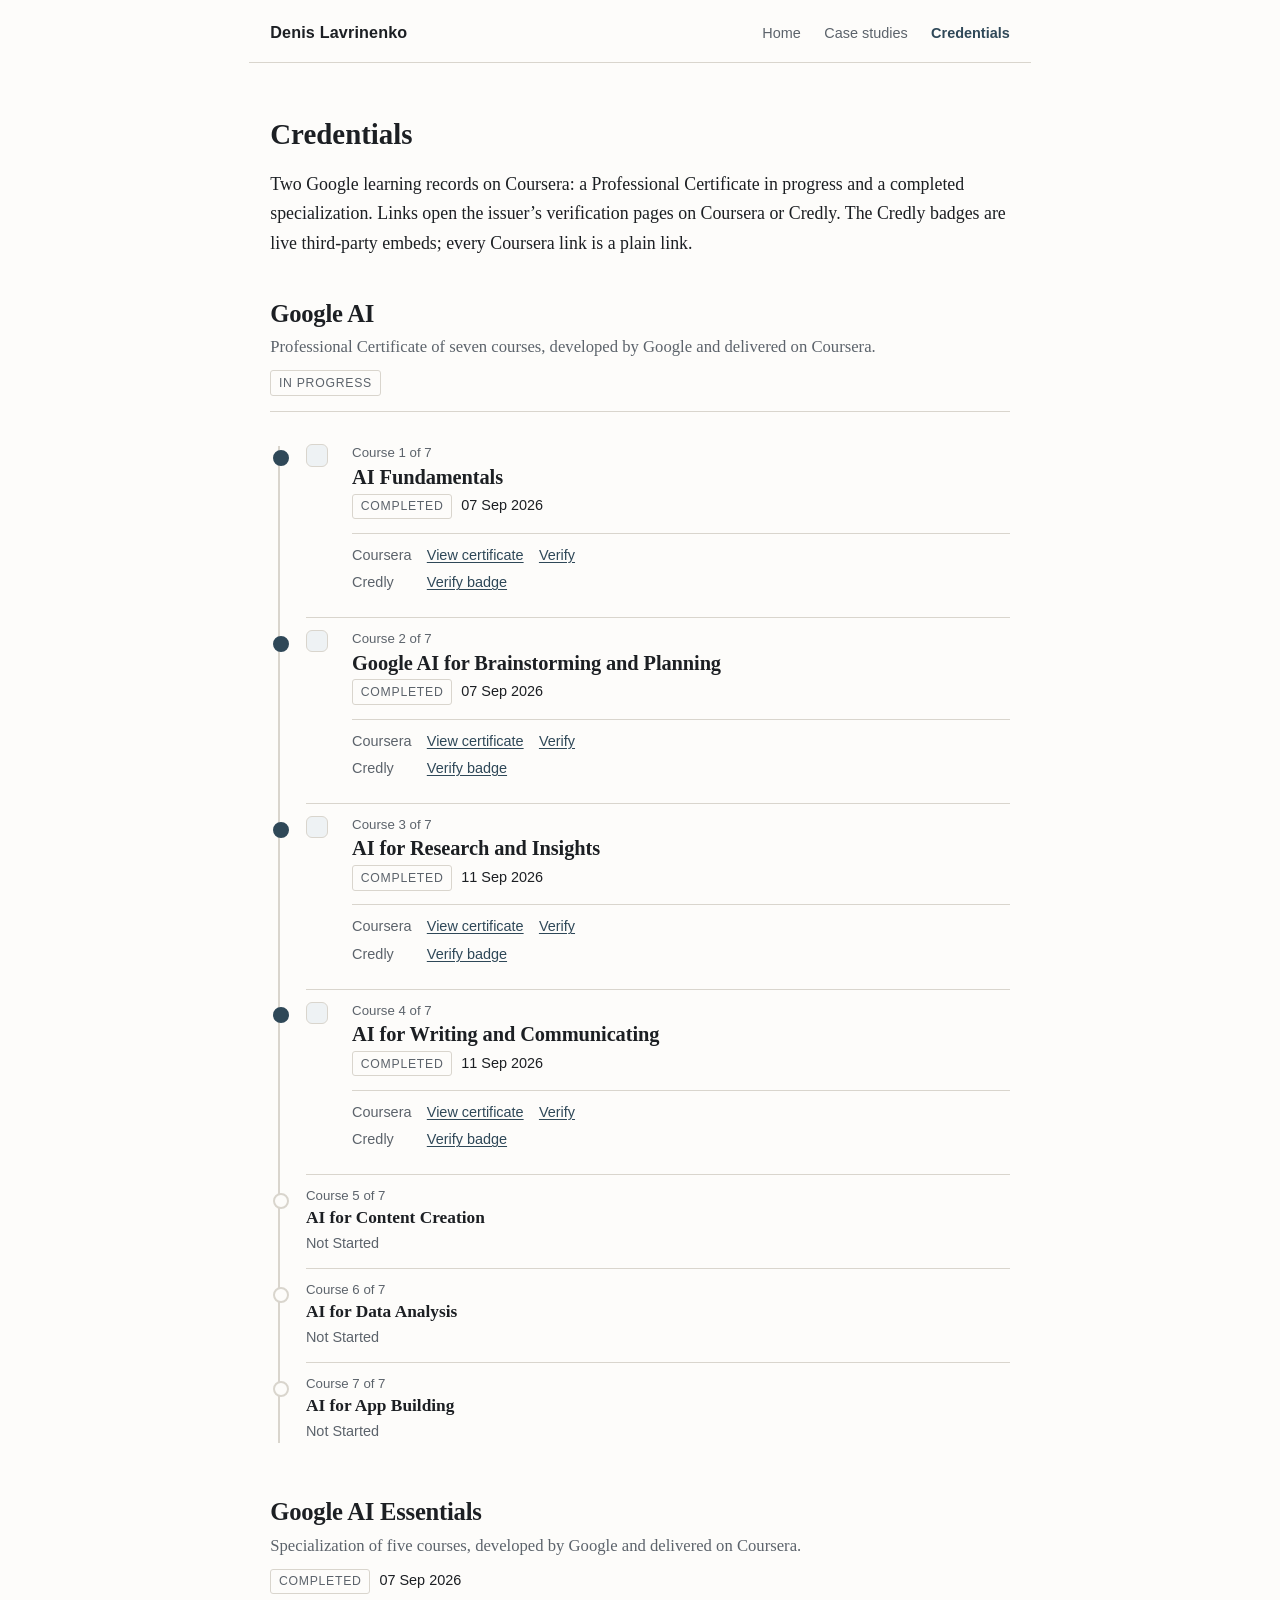
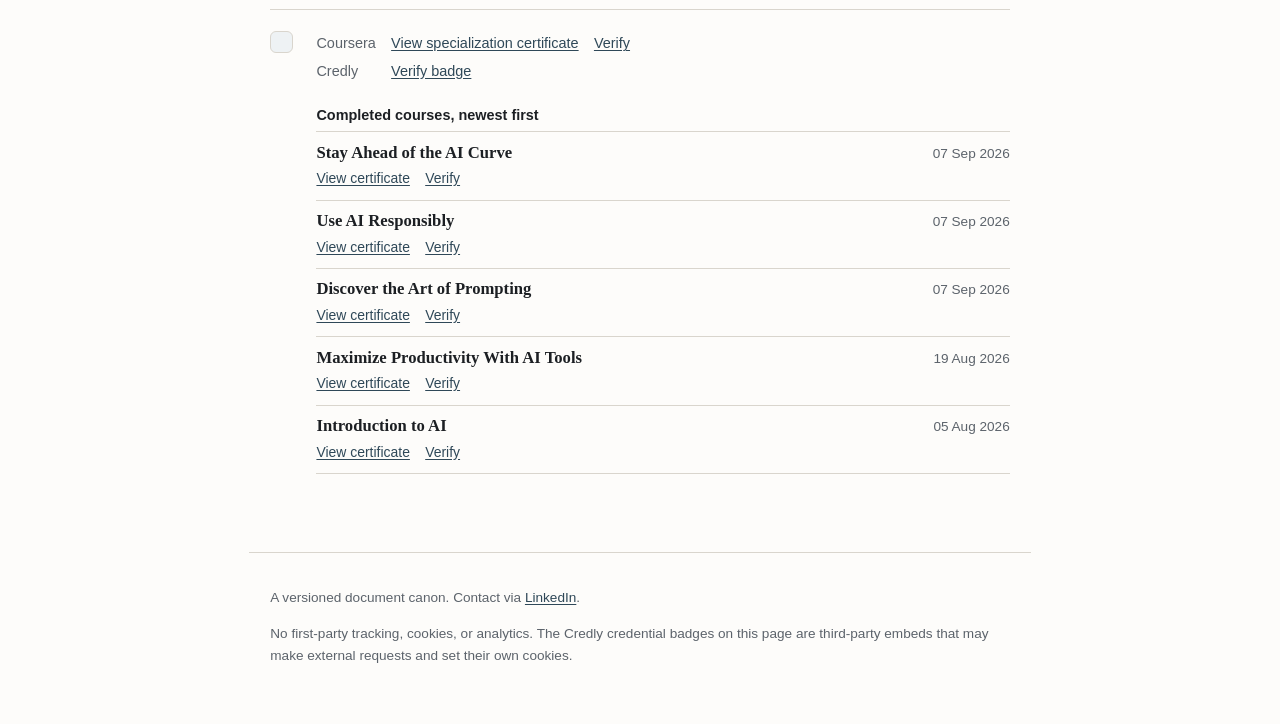
==== commit aef3c3ee: "Record Google AI Course 4 of 7 as completed with its Credly badge AI for Writing and Communicating, " ====
--- a/credentials/index.html
+++ b/credentials/index.html
@@ -4,14 +4,14 @@
 <meta charset="utf-8" />
 <meta name="viewport" content="width=device-width, initial-scale=1" />
 <title>Credentials — Denis Lavrinenko</title>
-<meta name="description" content="Verified credentials of Denis Lavrinenko: the Google AI Professional Certificate on Coursera (in progress; three of seven courses completed) and the completed five-course Google AI Essentials specialization, with Coursera certificates and Credly badges." />
+<meta name="description" content="Verified credentials of Denis Lavrinenko: the Google AI Professional Certificate on Coursera (in progress; four of seven courses completed) and the completed five-course Google AI Essentials specialization, with Coursera certificates and Credly badges." />
 <meta name="author" content="Denis Lavrinenko" />
 <meta name="robots" content="index, follow" />
 <link rel="canonical" href="https://sandiegorussian.github.io/public-canon/credentials/" />
 <meta property="og:type" content="website" />
 <meta property="og:site_name" content="Denis Lavrinenko — Public Canon" />
 <meta property="og:title" content="Credentials — Denis Lavrinenko" />
-<meta property="og:description" content="Verified credentials of Denis Lavrinenko: the Google AI Professional Certificate on Coursera (in progress; three of seven courses completed) and the completed five-course Google AI Essentials specialization, with Coursera certificates and Credly badges." />
+<meta property="og:description" content="Verified credentials of Denis Lavrinenko: the Google AI Professional Certificate on Coursera (in progress; four of seven courses completed) and the completed five-course Google AI Essentials specialization, with Coursera certificates and Credly badges." />
 <meta property="og:url" content="https://sandiegorussian.github.io/public-canon/credentials/" />
 <link rel="stylesheet" href="../assets/styles.css" />
 </head>
@@ -89,11 +89,21 @@
           <noscript><p class="cred-noscript">The live badge needs JavaScript; the verification links work without it.</p></noscript>
         </div>
       </li>
-      <li class="cred-station">
+      <li class="cred-station is-complete">
         <div class="cred-station-main">
           <p class="cred-course-pos">Course 4 of 7</p>
           <h3 class="cred-course-title">AI for Writing and Communicating</h3>
-          <p class="cred-course-state">Not Started</p>
+          <p class="cred-course-state"><span class="status-tag">Completed</span> <time datetime="2026-09-11">11 Sep 2026</time></p>
+          <dl class="cred-prov">
+            <dt>Coursera</dt>
+            <dd><a href="https://coursera.org/share/bd562bd2a1989e1f37b6513eb0af1d4c" target="_blank" rel="noopener">View certificate</a> <a href="https://coursera.org/verify/T0R2F8IYVMU8" target="_blank" rel="noopener">Verify</a></dd>
+            <dt>Credly</dt>
+            <dd><a href="https://www.credly.com/badges/03b50a30-5339-4eb1-ab19-023d5ffaa61c/public_url" target="_blank" rel="noopener">Verify badge</a></dd>
+          </dl>
+        </div>
+        <div class="cred-evidence">
+          <div data-iframe-width="150" data-iframe-height="270" data-share-badge-id="03b50a30-5339-4eb1-ab19-023d5ffaa61c" data-share-badge-host="https://www.credly.com"></div>
+          <noscript><p class="cred-noscript">The live badge needs JavaScript; the verification links work without it.</p></noscript>
         </div>
       </li>
       <li class="cred-station">
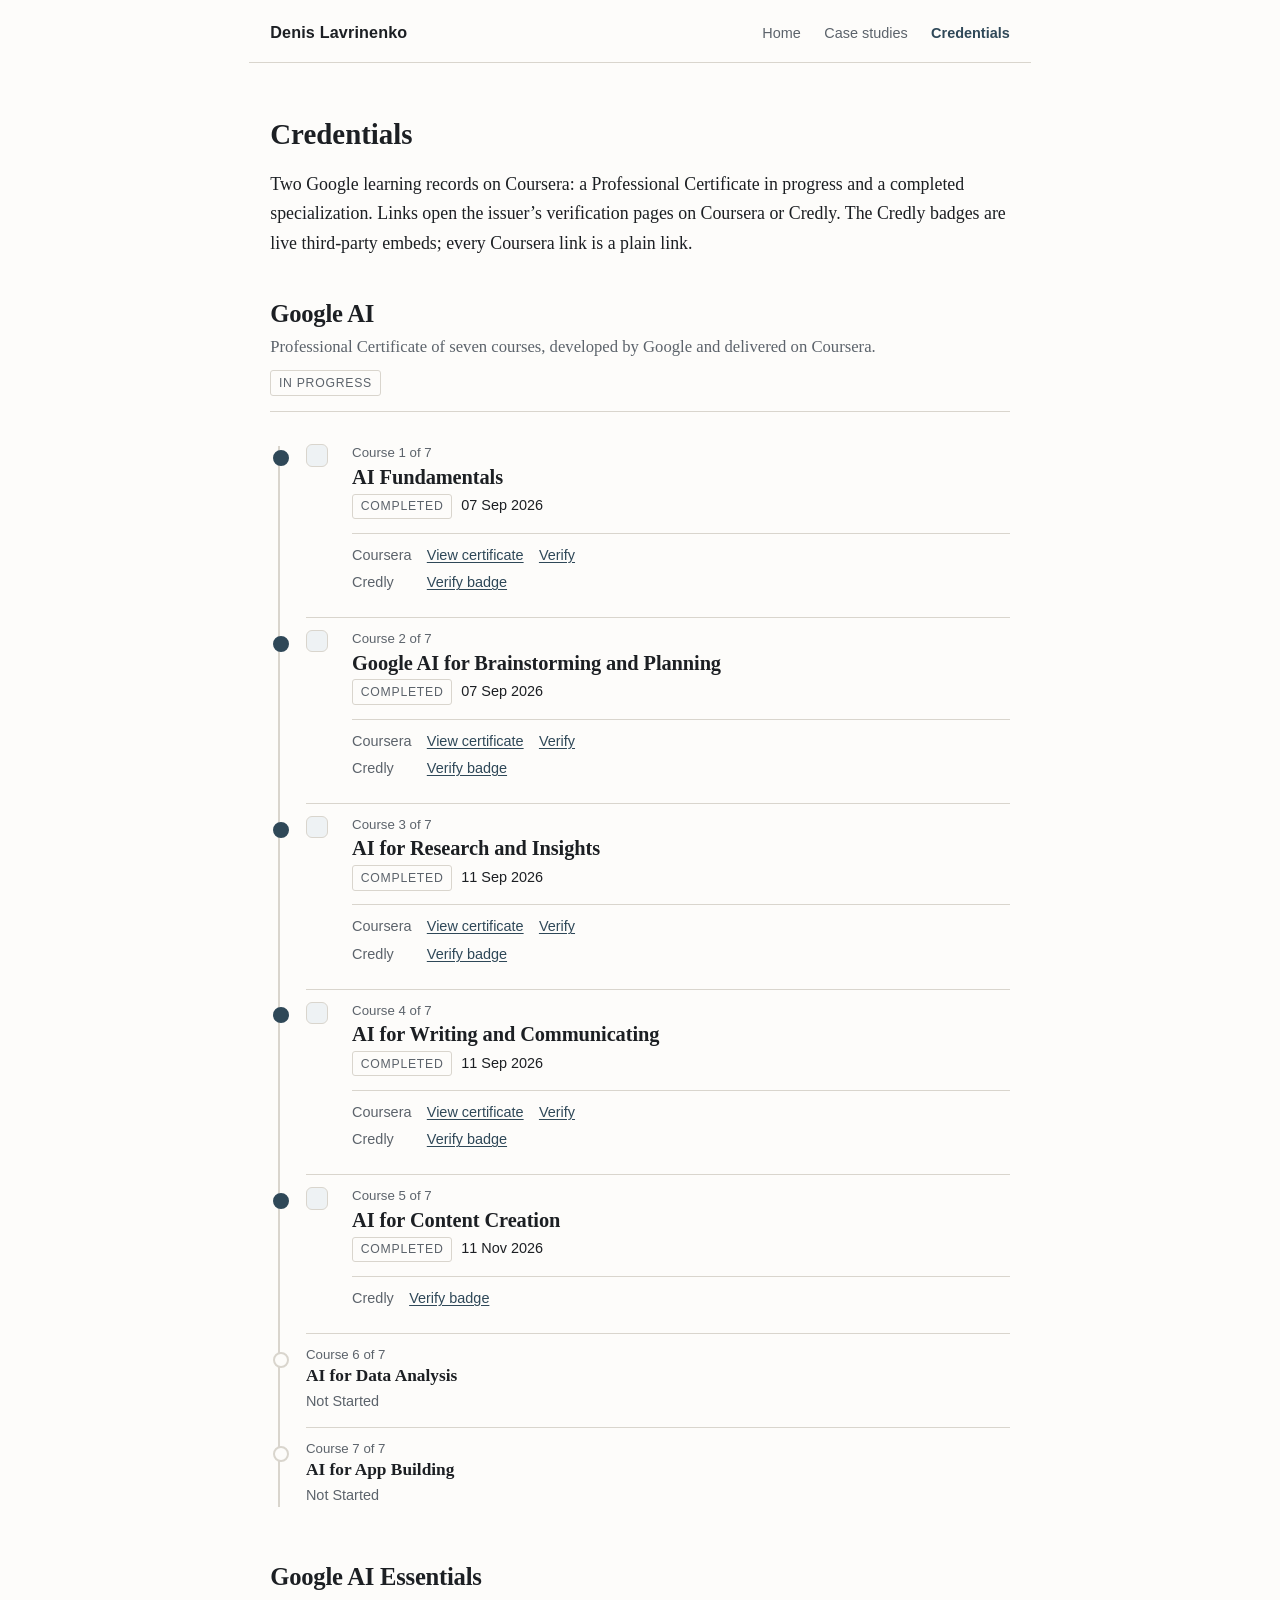
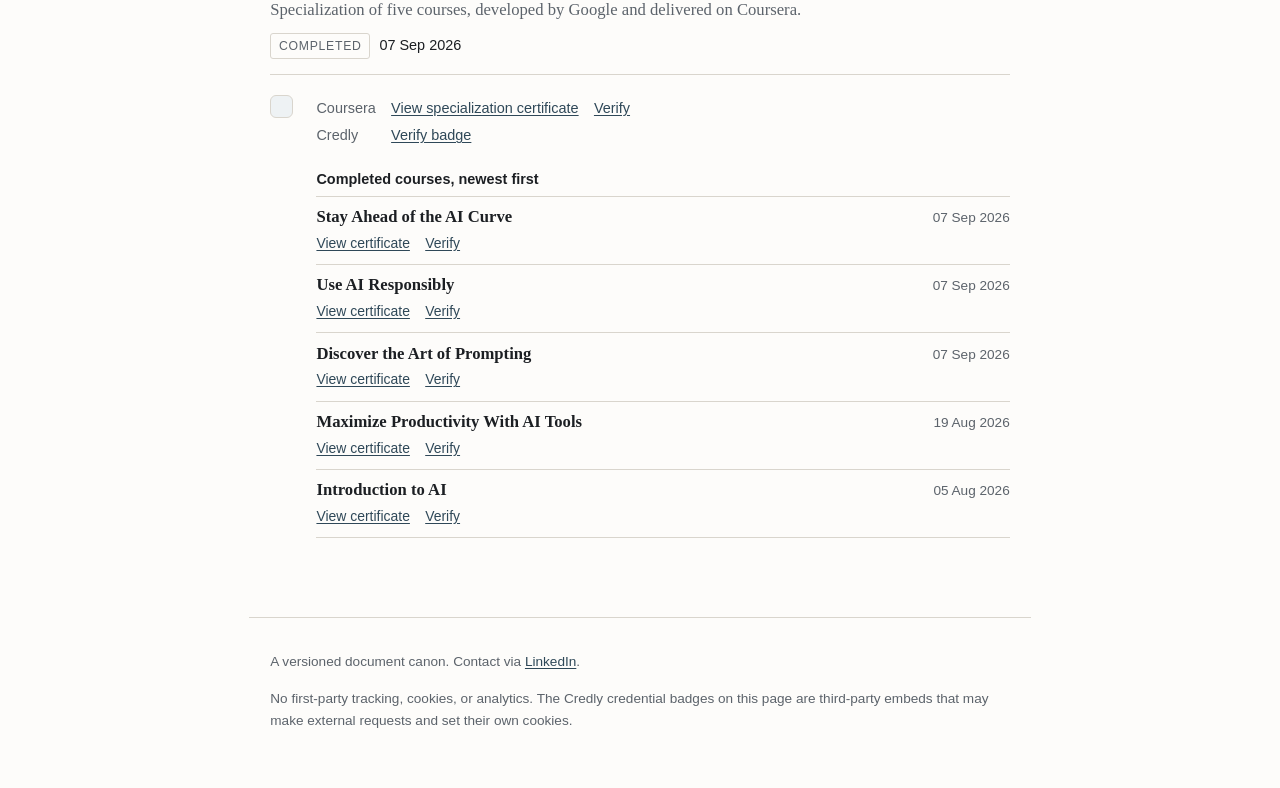
==== commit 58953fe1: "Record Google AI Course 5 of 7 as completed with its Credly badge AI for Content Creation, completed" ====
--- a/credentials/index.html
+++ b/credentials/index.html
@@ -4,14 +4,14 @@
 <meta charset="utf-8" />
 <meta name="viewport" content="width=device-width, initial-scale=1" />
 <title>Credentials — Denis Lavrinenko</title>
-<meta name="description" content="Verified credentials of Denis Lavrinenko: the Google AI Professional Certificate on Coursera (in progress; four of seven courses completed) and the completed five-course Google AI Essentials specialization, with Coursera certificates and Credly badges." />
+<meta name="description" content="Verified credentials of Denis Lavrinenko: the Google AI Professional Certificate on Coursera (in progress; five of seven courses completed) and the completed five-course Google AI Essentials specialization, with Coursera certificates and Credly badges." />
 <meta name="author" content="Denis Lavrinenko" />
 <meta name="robots" content="index, follow" />
 <link rel="canonical" href="https://sandiegorussian.github.io/public-canon/credentials/" />
 <meta property="og:type" content="website" />
 <meta property="og:site_name" content="Denis Lavrinenko — Public Canon" />
 <meta property="og:title" content="Credentials — Denis Lavrinenko" />
-<meta property="og:description" content="Verified credentials of Denis Lavrinenko: the Google AI Professional Certificate on Coursera (in progress; four of seven courses completed) and the completed five-course Google AI Essentials specialization, with Coursera certificates and Credly badges." />
+<meta property="og:description" content="Verified credentials of Denis Lavrinenko: the Google AI Professional Certificate on Coursera (in progress; five of seven courses completed) and the completed five-course Google AI Essentials specialization, with Coursera certificates and Credly badges." />
 <meta property="og:url" content="https://sandiegorussian.github.io/public-canon/credentials/" />
 <link rel="stylesheet" href="../assets/styles.css" />
 </head>
@@ -96,7 +96,7 @@
           <p class="cred-course-state"><span class="status-tag">Completed</span> <time datetime="2026-09-11">11 Sep 2026</time></p>
           <dl class="cred-prov">
             <dt>Coursera</dt>
-            <dd><a href="https://coursera.org/share/bd562bd2a1989e1f37b6513eb0af1d4c" target="_blank" rel="noopener">View certificate</a> <a href="https://coursera.org/verify/T0R2F8IYVMU8" target="_blank" rel="noopener">Verify</a></dd>
+            <dd><a href="https://coursera.org/share/bd562bd2a1989e1f37b6513eb0af1d4c" target="_blank" rel="noopener">View certificate</a> <a href="https://coursera.org/verify/T0R2F8JYVMU8" target="_blank" rel="noopener">Verify</a></dd>
             <dt>Credly</dt>
             <dd><a href="https://www.credly.com/badges/03b50a30-5339-4eb1-ab19-023d5ffaa61c/public_url" target="_blank" rel="noopener">Verify badge</a></dd>
           </dl>
@@ -106,11 +106,19 @@
           <noscript><p class="cred-noscript">The live badge needs JavaScript; the verification links work without it.</p></noscript>
         </div>
       </li>
-      <li class="cred-station">
+      <li class="cred-station is-complete">
         <div class="cred-station-main">
           <p class="cred-course-pos">Course 5 of 7</p>
           <h3 class="cred-course-title">AI for Content Creation</h3>
-          <p class="cred-course-state">Not Started</p>
+          <p class="cred-course-state"><span class="status-tag">Completed</span> <time datetime="2026-11-11">11 Nov 2026</time></p>
+          <dl class="cred-prov">
+            <dt>Credly</dt>
+            <dd><a href="https://www.credly.com/badges/3085fab0-807b-4693-b470-4de179496caf/public_url" target="_blank" rel="noopener">Verify badge</a></dd>
+          </dl>
+        </div>
+        <div class="cred-evidence">
+          <div data-iframe-width="150" data-iframe-height="270" data-share-badge-id="3085fab0-807b-4693-b470-4de179496caf" data-share-badge-host="https://www.credly.com"></div>
+          <noscript><p class="cred-noscript">The live badge needs JavaScript; the verification links work without it.</p></noscript>
         </div>
       </li>
       <li class="cred-station">
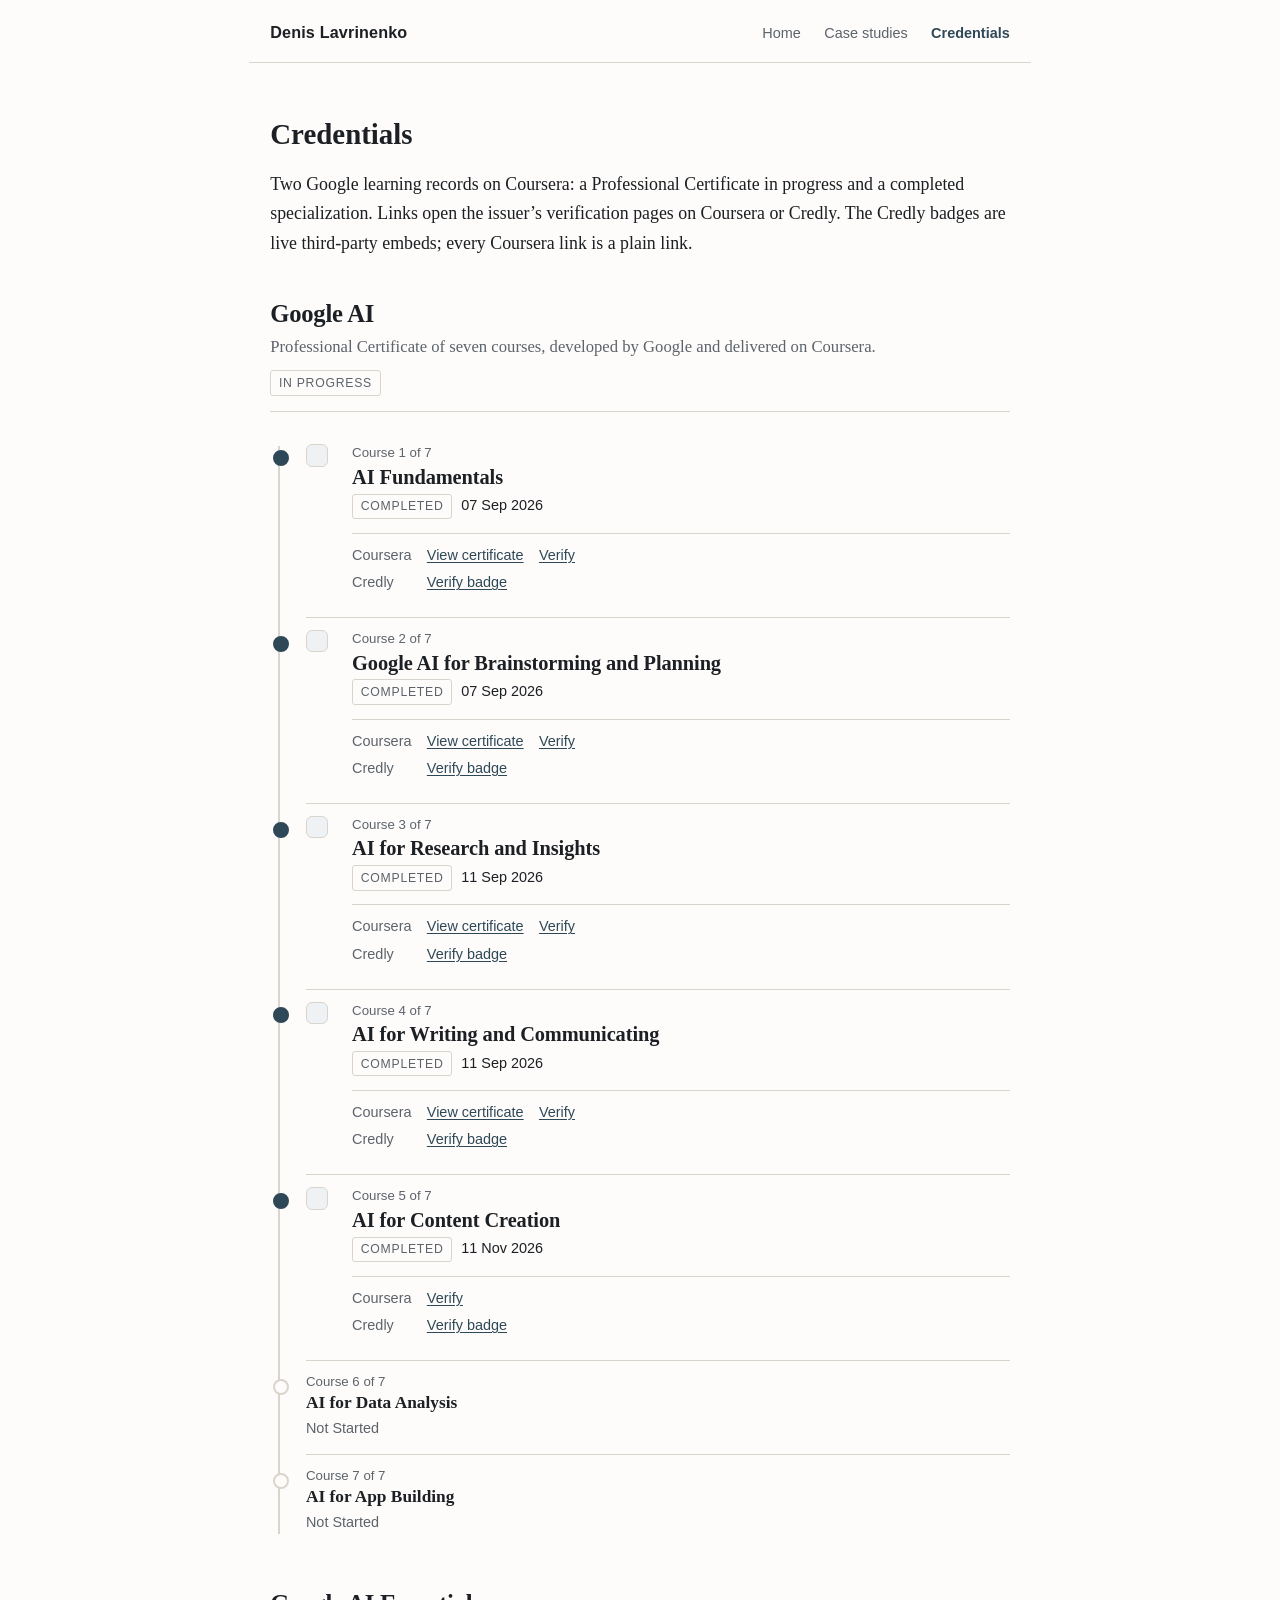
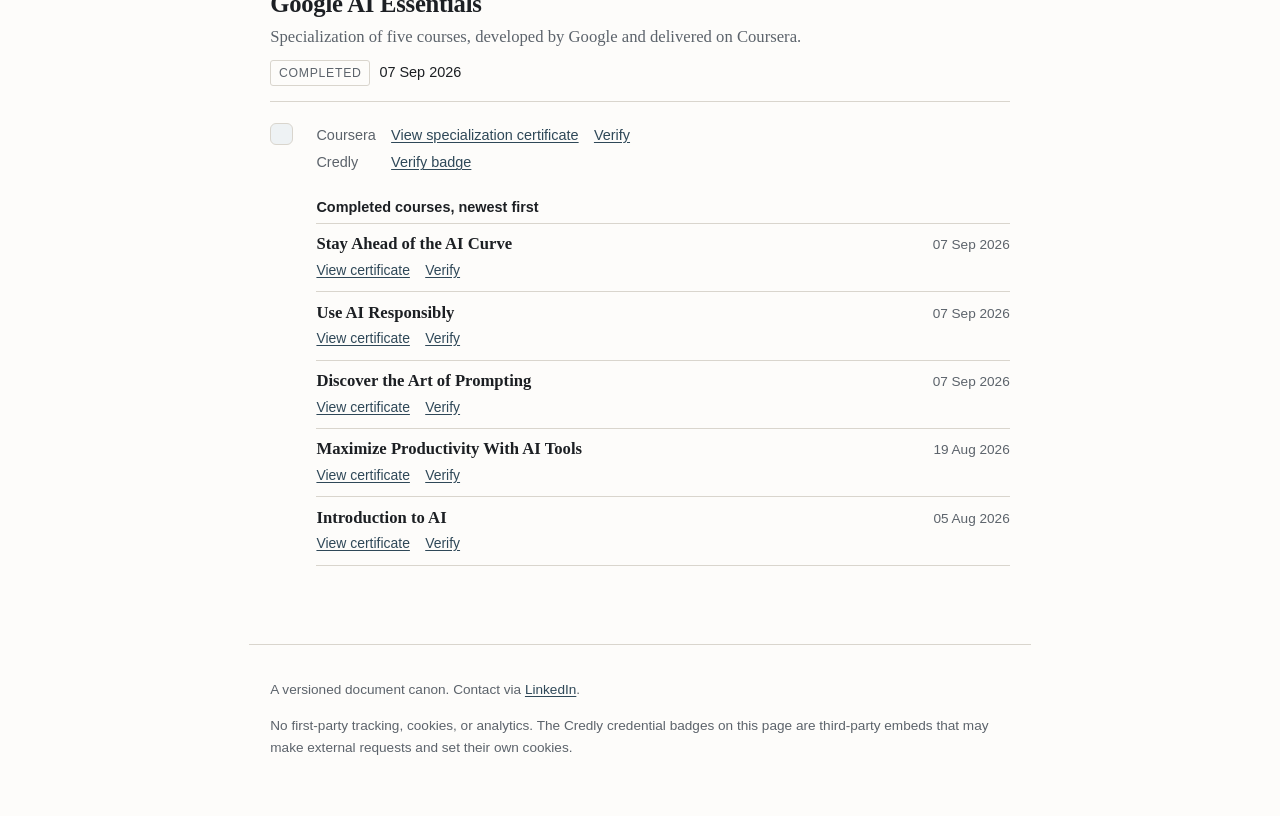
==== commit 889a55d4: "Add Coursera verification link for Course 5 of 7 Coursera verify code 50PXVFL6XMNH for AI for Conten" ====
--- a/credentials/index.html
+++ b/credentials/index.html
@@ -112,6 +112,8 @@
           <h3 class="cred-course-title">AI for Content Creation</h3>
           <p class="cred-course-state"><span class="status-tag">Completed</span> <time datetime="2026-11-11">11 Nov 2026</time></p>
           <dl class="cred-prov">
+            <dt>Coursera</dt>
+            <dd><a href="https://coursera.org/verify/50PXVFL6XMNH" target="_blank" rel="noopener">Verify</a></dd>
             <dt>Credly</dt>
             <dd><a href="https://www.credly.com/badges/3085fab0-807b-4693-b470-4de179496caf/public_url" target="_blank" rel="noopener">Verify badge</a></dd>
           </dl>
